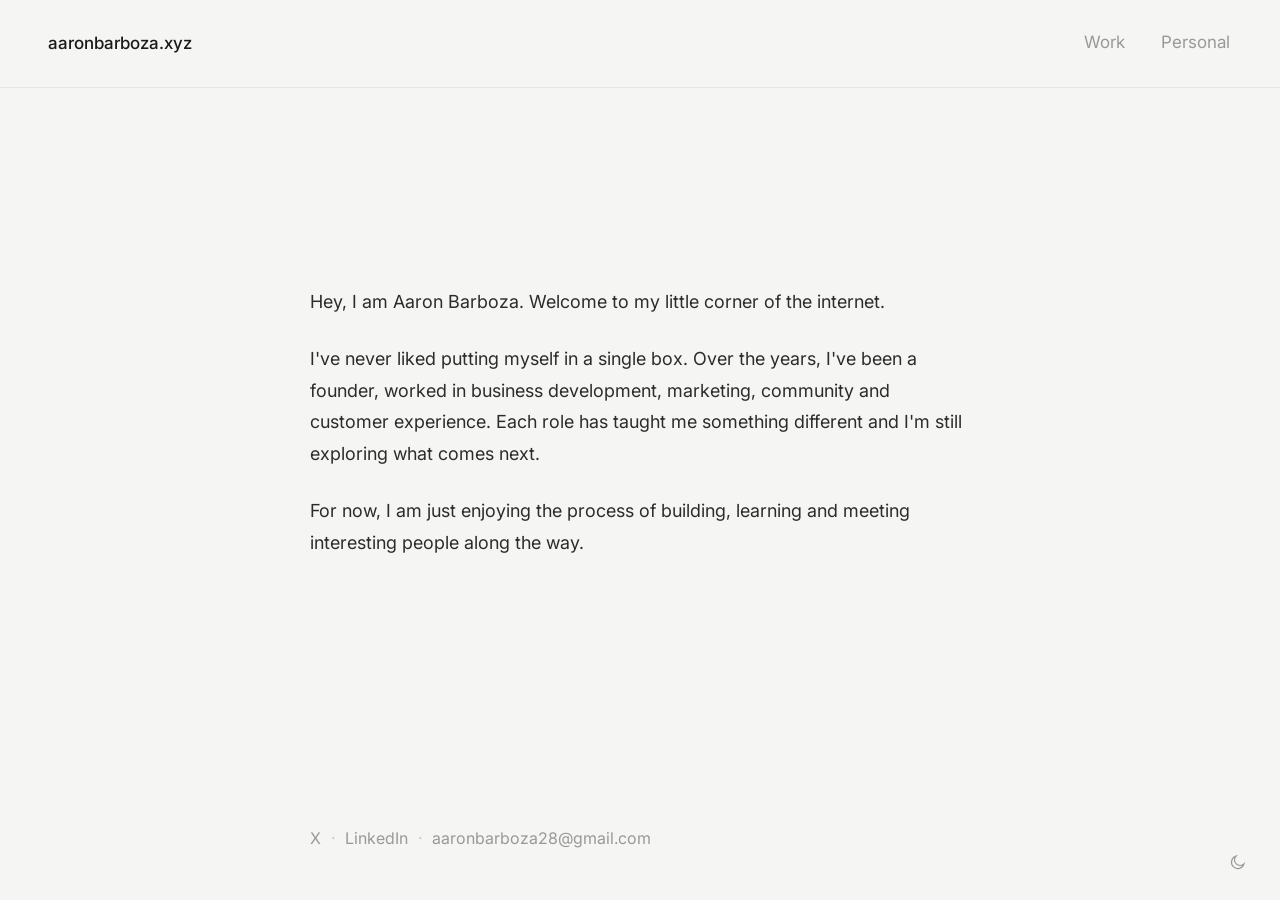
==== index.html @ 2509caca "Initial commit" ====
<!DOCTYPE html>
<html lang="en">
<head>
<meta charset="UTF-8">
<meta name="viewport" content="width=device-width, initial-scale=1.0, viewport-fit=cover">
<title>Aaron Barboza</title>
<link rel="preconnect" href="https://fonts.googleapis.com">
<link rel="preconnect" href="https://fonts.gstatic.com" crossorigin>
<link href="https://fonts.googleapis.com/css2?family=Inter:wght@300;400;500;600&display=swap" rel="stylesheet">
<link rel="stylesheet" href="style.css">
</head>
<body>
  <header>
    <a class="logo" href="index.html">aaronbarboza.xyz</a>
    <nav>
      <a href="work.html">Work</a>
      <a href="personal.html">Personal</a>
    </nav>
  </header>

  <main>
    <div class="content">
    <p>Hey, I am Aaron Barboza. Welcome to my little corner of the internet.</p>
    <p>I've never liked putting myself in a single box. Over the years, I've been a founder, worked in business development, marketing, community and customer experience. Each role has taught me something different and I'm still exploring what comes next.</p>
    <p>For now, I am just enjoying the process of building, learning and meeting interesting people along the way.</p>
    </div>
  </main>

  <footer>
    <div class="footer-inner">
      <ul class="socials">
      <li><a href="https://x.com/Aronbarboza1?s=20" target="_blank" rel="noopener">X</a></li>
      <li class="dot">&middot;</li>
      <li><a href="https://www.linkedin.com/in/aaron-barboza-121b321a7/" target="_blank" rel="noopener">LinkedIn</a></li>
      <li class="dot">&middot;</li>
      <li><a href="mailto:aaronbarboza28@gmail.com">aaronbarboza28@gmail.com</a></li>
    </ul>
    </div>
  </footer>

  <button class="theme-toggle" id="themeToggle" aria-label="Toggle light and dark mode">
    <svg id="iconSun" viewBox="0 0 24 24" style="display:none;">
      <circle cx="12" cy="12" r="4"></circle>
      <line x1="12" y1="2" x2="12" y2="4"></line>
      <line x1="12" y1="20" x2="12" y2="22"></line>
      <line x1="4.2" y1="4.2" x2="5.6" y2="5.6"></line>
      <line x1="18.4" y1="18.4" x2="19.8" y2="19.8"></line>
      <line x1="2" y1="12" x2="4" y2="12"></line>
      <line x1="20" y1="12" x2="22" y2="12"></line>
      <line x1="4.2" y1="19.8" x2="5.6" y2="18.4"></line>
      <line x1="18.4" y1="5.6" x2="19.8" y2="4.2"></line>
    </svg>
    <svg id="iconMoon" viewBox="0 0 24 24">
      <path d="M20 14.5A8.5 8.5 0 1 1 9.5 4a6.5 6.5 0 0 0 10.5 10.5z"></path>
    </svg>
  </button>

  <script src="script.js"></script>
</body>
</html>
---- style.css ----
:root{
  --bg: #F5F5F3;
  --text: #1A1A1A;
  --text-body: #2C2C2C;
  --text-muted: #999999;
  --border: #E8E6E1;
  --divider: #C8C5C0;
  --nav-bg: #F5F5F3;
  --link-underline: #C8C5C0;
  --transition: background-color .3s ease, color .3s ease, border-color .3s ease;
}

[data-theme="dark"]{
  --bg: #171717;
  --text: #F2F2F0;
  --text-body: #E4E4E2;
  --text-muted: #8a8a8a;
  --border: #2b2b2b;
  --divider: #3a3a3a;
  --nav-bg: #171717;
  --link-underline: #3a3a3a;
}

*, *::before, *::after{
  box-sizing: border-box;
  margin: 0;
  padding: 0;
}

html{ -webkit-text-size-adjust: 100%; -webkit-tap-highlight-color: transparent; }

body{
  background-color: var(--bg);
  color: var(--text-body);
  font-family: 'Inter', sans-serif;
  font-size: 18px;
  line-height: 1.75;
  min-height: 100vh;
  min-height: 100dvh;
  display: flex;
  flex-direction: column;
  transition: var(--transition);
}

a{ color: inherit; touch-action: manipulation; }

/* Header */
header{
  display: flex;
  justify-content: space-between;
  align-items: center;
  padding: 24px 48px;
  padding-top: max(24px, env(safe-area-inset-top));
  padding-left: max(48px, env(safe-area-inset-left));
  padding-right: max(48px, env(safe-area-inset-right));
  background-color: var(--nav-bg);
  border-bottom: 1px solid var(--border);
  transition: var(--transition);
}

.logo{
  font-size: 17px;
  font-weight: 500;
  text-decoration: none;
  color: var(--text);
}

nav{
  display: flex;
  gap: 32px;
}

nav a{
  font-size: 17px;
  font-weight: 400;
  text-decoration: none;
  color: var(--text-muted);
  border-bottom: 1px solid transparent;
  padding: 4px 2px;
  transition: var(--transition);
}

nav a:hover,
nav a[aria-current="page"]{
  color: var(--text);
  border-bottom-color: var(--link-underline);
}

/* Main */
main{
  flex: 1;
  display: flex;
  align-items: flex-start;
  justify-content: center;
  padding: 22vh 24px 0;
  padding-left: max(24px, env(safe-area-inset-left));
  padding-right: max(24px, env(safe-area-inset-right));
}

.content{
  width: 100%;
  max-width: 660px;
}

.content p{
  margin: 0 0 26px;
  color: var(--text-body);
}

.content p:last-child{
  margin-bottom: 0;
}

.placeholder{
  color: var(--text-muted);
  font-style: italic;
}

.eyebrow{
  font-size: 14px;
  text-transform: uppercase;
  letter-spacing: .08em;
  color: var(--text-muted);
  margin: 0 0 16px;
}

/* Footer */
footer{
  padding: 0 24px 48px;
  padding-left: max(24px, env(safe-area-inset-left));
  padding-right: max(24px, env(safe-area-inset-right));
  padding-bottom: max(48px, env(safe-area-inset-bottom));
  display: flex;
  justify-content: center;
}

.footer-inner{
  width: 100%;
  max-width: 660px;
}

.socials{
  display: flex;
  flex-wrap: wrap;
  gap: 10px;
  align-items: center;
  list-style: none;
  font-size: 16px;
  color: var(--text-muted);
}

.socials a{
  color: var(--text-muted);
  text-decoration: none;
  transition: var(--transition);
}

.socials a:hover{
  color: var(--text);
}

.socials .dot{
  color: var(--divider);
}

/* Theme toggle */
.theme-toggle{
  position: fixed;
  right: max(20px, env(safe-area-inset-right));
  bottom: max(16px, env(safe-area-inset-bottom));
  appearance: none;
  background: none;
  border: none;
  color: var(--text-muted);
  cursor: pointer;
  width: 44px;
  height: 44px;
  padding: 0;
  display: flex;
  align-items: center;
  justify-content: center;
  transition: var(--transition);
  touch-action: manipulation;
}

.theme-toggle:hover{
  color: var(--text);
}

.theme-toggle svg{
  width: 18px;
  height: 18px;
  stroke: currentColor;
  fill: none;
  stroke-width: 1.6;
}

/* Responsive */
@media (max-width: 600px){
  body{ font-size: 17px; }
  main{
    padding: 16vh 20px 60px;
    padding-left: max(20px, env(safe-area-inset-left));
    padding-right: max(20px, env(safe-area-inset-right));
  }
  header{
    padding: 18px 20px;
    padding-top: max(18px, env(safe-area-inset-top));
    padding-left: max(20px, env(safe-area-inset-left));
    padding-right: max(20px, env(safe-area-inset-right));
  }
  .logo{ font-size: 16px; }
  nav{ gap: 20px; }
  nav a{ font-size: 16px; }
}

@media (max-width: 360px){
  header{ padding: 16px; }
  nav{ gap: 14px; }
  .logo{ font-size: 15px; }
  nav a{ font-size: 15px; }
}
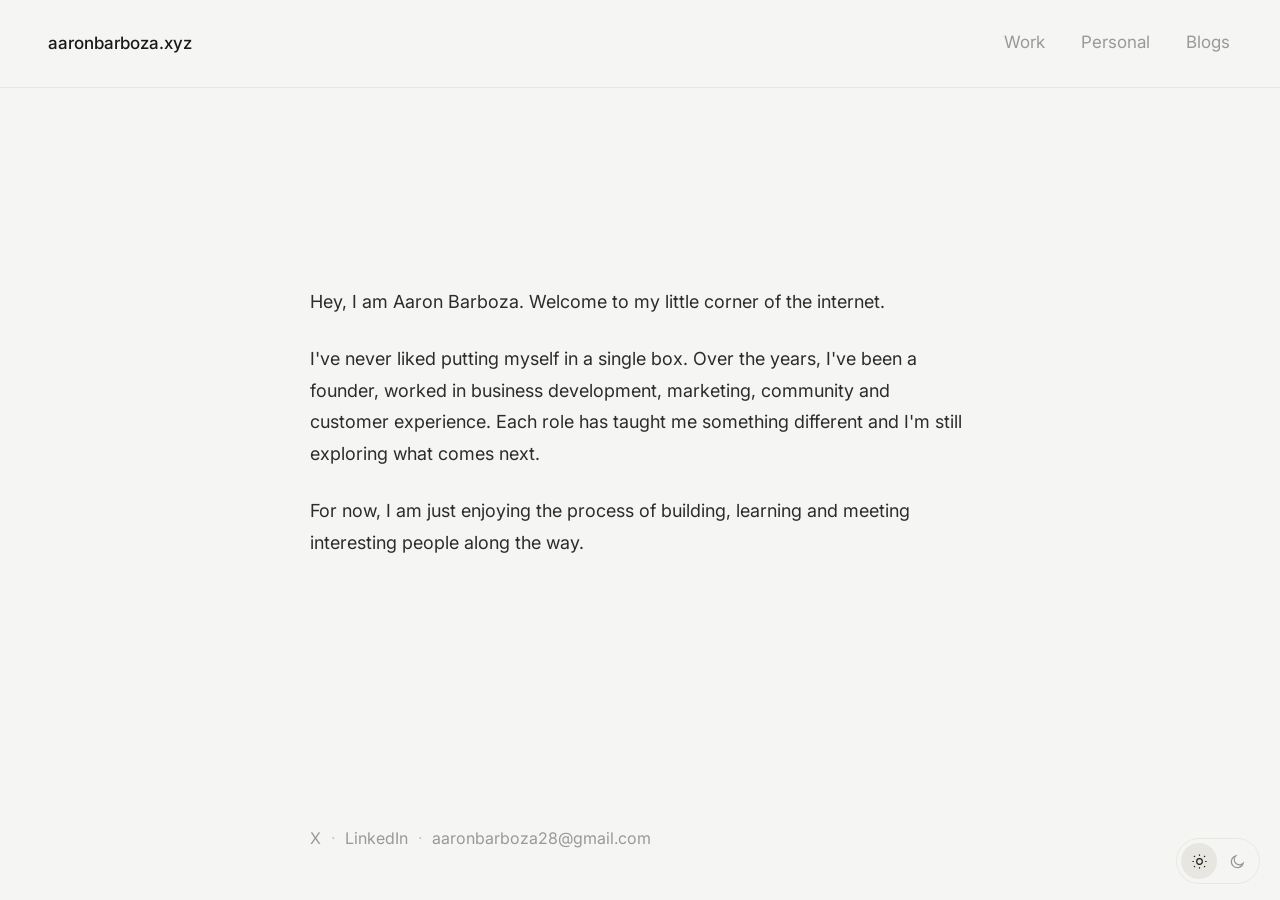
==== commit 13627b28: "Add blog link to navigation and improve theme toggle icons" ====
--- a/index.html
+++ b/index.html
@@ -15,6 +15,7 @@
     <nav>
       <a href="work.html">Work</a>
       <a href="personal.html">Personal</a>
+      <a href="https://barboza.substack.com/" target="_blank" rel="noopener">Blogs</a>
     </nav>
   </header>
 
@@ -39,20 +40,24 @@
   </footer>
 
   <button class="theme-toggle" id="themeToggle" aria-label="Toggle light and dark mode">
-    <svg id="iconSun" viewBox="0 0 24 24" style="display:none;">
-      <circle cx="12" cy="12" r="4"></circle>
-      <line x1="12" y1="2" x2="12" y2="4"></line>
-      <line x1="12" y1="20" x2="12" y2="22"></line>
-      <line x1="4.2" y1="4.2" x2="5.6" y2="5.6"></line>
-      <line x1="18.4" y1="18.4" x2="19.8" y2="19.8"></line>
-      <line x1="2" y1="12" x2="4" y2="12"></line>
-      <line x1="20" y1="12" x2="22" y2="12"></line>
-      <line x1="4.2" y1="19.8" x2="5.6" y2="18.4"></line>
-      <line x1="18.4" y1="5.6" x2="19.8" y2="4.2"></line>
-    </svg>
-    <svg id="iconMoon" viewBox="0 0 24 24">
-      <path d="M20 14.5A8.5 8.5 0 1 1 9.5 4a6.5 6.5 0 0 0 10.5 10.5z"></path>
-    </svg>
+    <span class="toggle-icon" id="iconSun" aria-hidden="true">
+      <svg viewBox="0 0 24 24">
+        <circle cx="12" cy="12" r="4"></circle>
+        <line x1="12" y1="2" x2="12" y2="4"></line>
+        <line x1="12" y1="20" x2="12" y2="22"></line>
+        <line x1="4.2" y1="4.2" x2="5.6" y2="5.6"></line>
+        <line x1="18.4" y1="18.4" x2="19.8" y2="19.8"></line>
+        <line x1="2" y1="12" x2="4" y2="12"></line>
+        <line x1="20" y1="12" x2="22" y2="12"></line>
+        <line x1="4.2" y1="19.8" x2="5.6" y2="18.4"></line>
+        <line x1="18.4" y1="5.6" x2="19.8" y2="4.2"></line>
+      </svg>
+    </span>
+    <span class="toggle-icon" id="iconMoon" aria-hidden="true">
+      <svg viewBox="0 0 24 24">
+        <path d="M20 14.5A8.5 8.5 0 1 1 9.5 4a6.5 6.5 0 0 0 10.5 10.5z"></path>
+      </svg>
+    </span>
   </button>
 
   <script src="script.js"></script>
--- a/style.css
+++ b/style.css
@@ -169,27 +169,37 @@
   right: max(20px, env(safe-area-inset-right));
   bottom: max(16px, env(safe-area-inset-bottom));
   appearance: none;
-  background: none;
-  border: none;
-  color: var(--text-muted);
+  display: flex;
+  align-items: center;
+  gap: 2px;
+  background-color: var(--nav-bg);
+  border: 1px solid var(--border);
+  border-radius: 999px;
   cursor: pointer;
-  width: 44px;
-  height: 44px;
-  padding: 0;
+  padding: 4px;
+  transition: var(--transition);
+  touch-action: manipulation;
+}
+
+.toggle-icon{
+  width: 36px;
+  height: 36px;
+  border-radius: 50%;
   display: flex;
   align-items: center;
   justify-content: center;
-  transition: var(--transition);
-  touch-action: manipulation;
-}
-
-.theme-toggle:hover{
-  color: var(--text);
-}
-
-.theme-toggle svg{
-  width: 18px;
-  height: 18px;
+  color: var(--text-muted);
+  transition: var(--transition);
+}
+
+.toggle-icon.active{
+  background-color: var(--border);
+  color: var(--text);
+}
+
+.toggle-icon svg{
+  width: 17px;
+  height: 17px;
   stroke: currentColor;
   fill: none;
   stroke-width: 1.6;
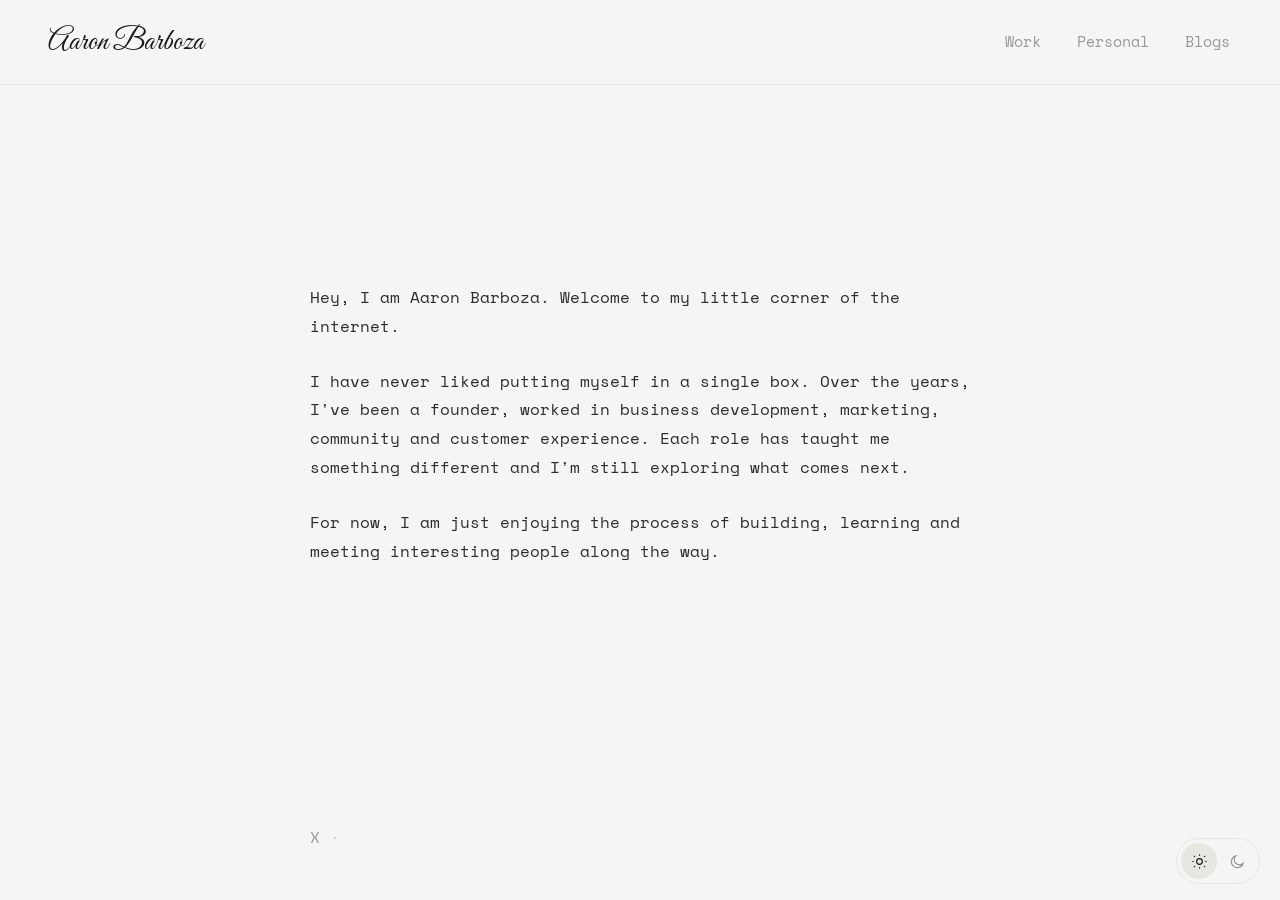
==== commit a6afc161: "Update font styles and improve header branding across multiple pages" ====
--- a/index.html
+++ b/index.html
@@ -6,12 +6,12 @@
 <title>Aaron Barboza</title>
 <link rel="preconnect" href="https://fonts.googleapis.com">
 <link rel="preconnect" href="https://fonts.gstatic.com" crossorigin>
-<link href="https://fonts.googleapis.com/css2?family=Inter:wght@300;400;500;600&display=swap" rel="stylesheet">
+<link href="https://fonts.googleapis.com/css2?family=Space+Mono:wght@400;700&family=Great+Vibes&display=swap" rel="stylesheet">
 <link rel="stylesheet" href="style.css">
 </head>
 <body>
   <header>
-    <a class="logo" href="index.html">aaronbarboza.xyz</a>
+    <a class="logo" href="index.html">Aaron Barboza</a>
     <nav>
       <a href="work.html">Work</a>
       <a href="personal.html">Personal</a>
@@ -22,7 +22,7 @@
   <main>
     <div class="content">
     <p>Hey, I am Aaron Barboza. Welcome to my little corner of the internet.</p>
-    <p>I've never liked putting myself in a single box. Over the years, I've been a founder, worked in business development, marketing, community and customer experience. Each role has taught me something different and I'm still exploring what comes next.</p>
+    <p>I have never liked putting myself in a single box. Over the years, I've been a founder, worked in business development, marketing, community and customer experience. Each role has taught me something different and I'm still exploring what comes next.</p>
     <p>For now, I am just enjoying the process of building, learning and meeting interesting people along the way.</p>
     </div>
   </main>
@@ -32,9 +32,6 @@
       <ul class="socials">
       <li><a href="https://x.com/Aronbarboza1?s=20" target="_blank" rel="noopener">X</a></li>
       <li class="dot">&middot;</li>
-      <li><a href="https://www.linkedin.com/in/aaron-barboza-121b321a7/" target="_blank" rel="noopener">LinkedIn</a></li>
-      <li class="dot">&middot;</li>
-      <li><a href="mailto:aaronbarboza28@gmail.com">aaronbarboza28@gmail.com</a></li>
     </ul>
     </div>
   </footer>
--- a/style.css
+++ b/style.css
@@ -32,9 +32,9 @@
 body{
   background-color: var(--bg);
   color: var(--text-body);
-  font-family: 'Inter', sans-serif;
-  font-size: 18px;
-  line-height: 1.75;
+  font-family: 'Space Mono', 'Courier New', monospace;
+  font-size: 16px;
+  line-height: 1.8;
   min-height: 100vh;
   min-height: 100dvh;
   display: flex;
@@ -59,10 +59,12 @@
 }
 
 .logo{
-  font-size: 17px;
-  font-weight: 500;
+  font-family: 'Great Vibes', cursive;
+  font-size: 30px;
+  font-weight: 400;
   text-decoration: none;
   color: var(--text);
+  line-height: 1;
 }
 
 nav{
@@ -71,7 +73,7 @@
 }
 
 nav a{
-  font-size: 17px;
+  font-size: 15px;
   font-weight: 400;
   text-decoration: none;
   color: var(--text-muted);
@@ -207,7 +209,7 @@
 
 /* Responsive */
 @media (max-width: 600px){
-  body{ font-size: 17px; }
+  body{ font-size: 15px; }
   main{
     padding: 16vh 20px 60px;
     padding-left: max(20px, env(safe-area-inset-left));
@@ -219,14 +221,14 @@
     padding-left: max(20px, env(safe-area-inset-left));
     padding-right: max(20px, env(safe-area-inset-right));
   }
-  .logo{ font-size: 16px; }
+  .logo{ font-size: 26px; }
   nav{ gap: 20px; }
-  nav a{ font-size: 16px; }
+  nav a{ font-size: 14px; }
 }
 
 @media (max-width: 360px){
   header{ padding: 16px; }
   nav{ gap: 14px; }
-  .logo{ font-size: 15px; }
-  nav a{ font-size: 15px; }
-}
+  .logo{ font-size: 22px; }
+  nav a{ font-size: 13px; }
+}
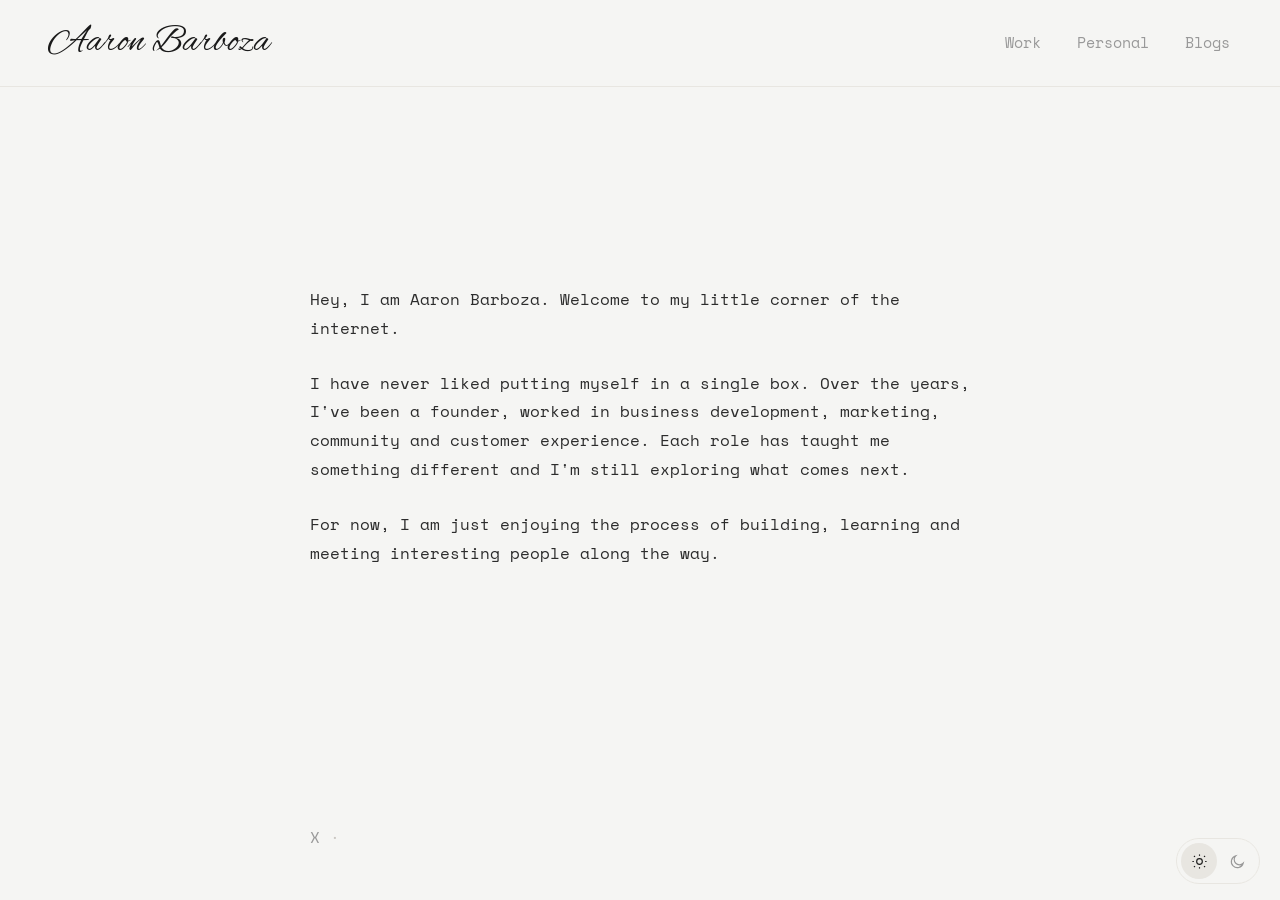
==== commit e5affccd: "Update font family to 'Alex Brush' and adjust logo sizes across multiple pages" ====
--- a/index.html
+++ b/index.html
@@ -6,7 +6,7 @@
 <title>Aaron Barboza</title>
 <link rel="preconnect" href="https://fonts.googleapis.com">
 <link rel="preconnect" href="https://fonts.gstatic.com" crossorigin>
-<link href="https://fonts.googleapis.com/css2?family=Space+Mono:wght@400;700&family=Great+Vibes&display=swap" rel="stylesheet">
+<link href="https://fonts.googleapis.com/css2?family=Space+Mono:wght@400;700&family=Alex+Brush&display=swap" rel="stylesheet">
 <link rel="stylesheet" href="style.css">
 </head>
 <body>
--- a/style.css
+++ b/style.css
@@ -59,8 +59,8 @@
 }
 
 .logo{
-  font-family: 'Great Vibes', cursive;
-  font-size: 30px;
+  font-family: 'Alex Brush', cursive;
+  font-size: 38px;
   font-weight: 400;
   text-decoration: none;
   color: var(--text);
@@ -221,7 +221,7 @@
     padding-left: max(20px, env(safe-area-inset-left));
     padding-right: max(20px, env(safe-area-inset-right));
   }
-  .logo{ font-size: 26px; }
+  .logo{ font-size: 32px; }
   nav{ gap: 20px; }
   nav a{ font-size: 14px; }
 }
@@ -229,6 +229,6 @@
 @media (max-width: 360px){
   header{ padding: 16px; }
   nav{ gap: 14px; }
-  .logo{ font-size: 22px; }
+  .logo{ font-size: 28px; }
   nav a{ font-size: 13px; }
 }
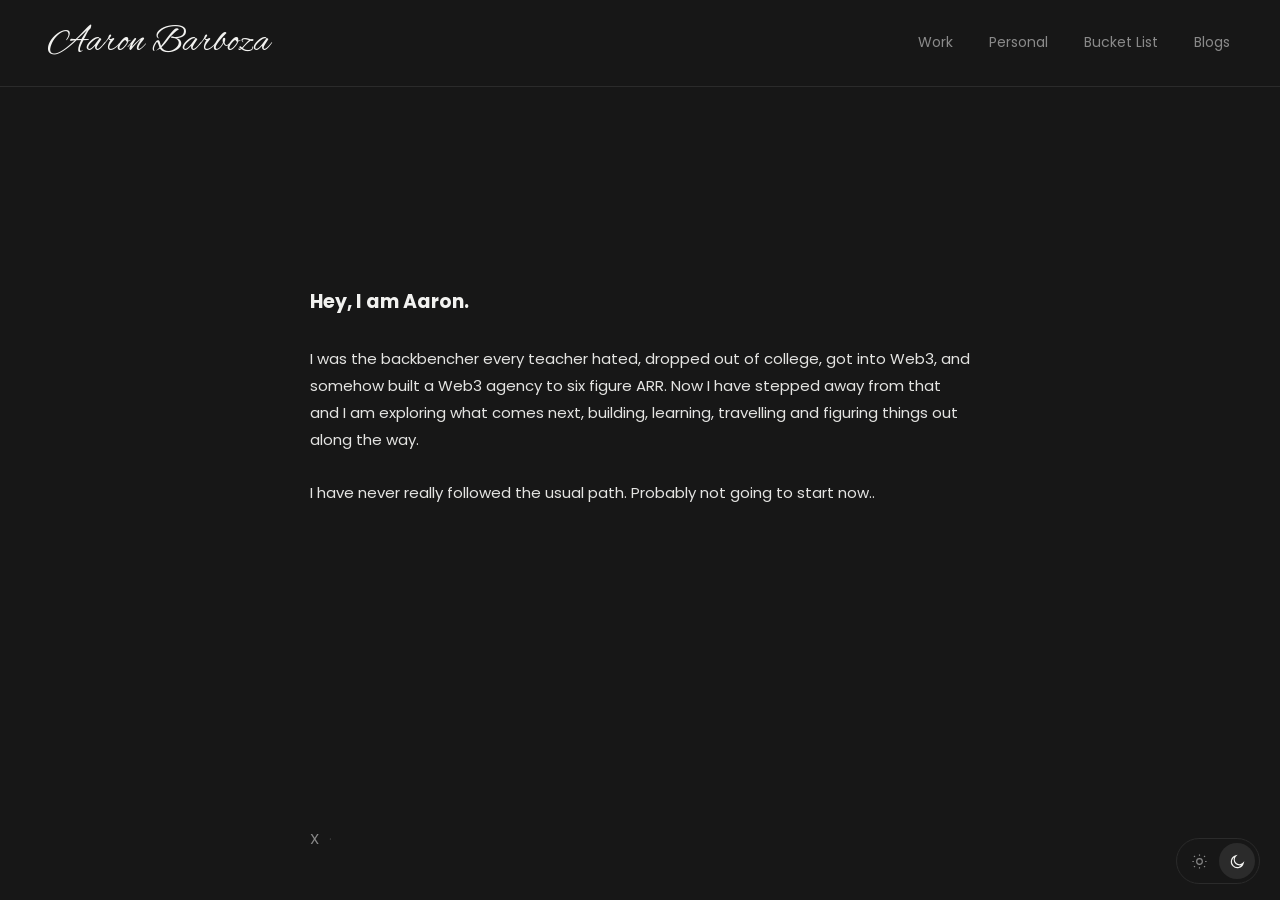
==== commit 32ad9b6e: "Refactor code structure for improved work details" ====
--- a/index.html
+++ b/index.html
@@ -6,7 +6,7 @@
 <title>Aaron Barboza</title>
 <link rel="preconnect" href="https://fonts.googleapis.com">
 <link rel="preconnect" href="https://fonts.gstatic.com" crossorigin>
-<link href="https://fonts.googleapis.com/css2?family=Space+Mono:wght@400;700&family=Alex+Brush&display=swap" rel="stylesheet">
+<link href="https://fonts.googleapis.com/css2?family=Space+Mono:wght@400;700&family=Alex+Brush&family=Poppins:wght@500;600&display=swap" rel="stylesheet">
 <link rel="stylesheet" href="style.css">
 </head>
 <body>
@@ -15,16 +15,19 @@
     <nav>
       <a href="work.html">Work</a>
       <a href="personal.html">Personal</a>
+      <a href="bucket-list.html">Bucket List</a>
       <a href="https://barboza.substack.com/" target="_blank" rel="noopener">Blogs</a>
     </nav>
   </header>
 
   <main>
     <div class="content">
-    <p>Hey, I am Aaron Barboza. Welcome to my little corner of the internet.</p>
-    <p>I have never liked putting myself in a single box. Over the years, I've been a founder, worked in business development, marketing, community and customer experience. Each role has taught me something different and I'm still exploring what comes next.</p>
-    <p>For now, I am just enjoying the process of building, learning and meeting interesting people along the way.</p>
-    </div>
+    <p class="lead">Hey, I am Aaron. 
+    <p>I was the backbencher every teacher hated, dropped out of college, got into Web3, and somehow built a Web3 agency to six figure ARR.
+      Now I have stepped away from that and I am exploring what comes next, building, learning, travelling and figuring things out along the way.</p>
+    <p>
+      I have never really followed the usual path. Probably not going to start now..</p>
+    </p></div>
   </main>
 
   <footer>
--- a/style.css
+++ b/style.css
@@ -8,6 +8,13 @@
   --nav-bg: #F5F5F3;
   --link-underline: #C8C5C0;
   --transition: background-color .3s ease, color .3s ease, border-color .3s ease;
+
+  /* Theme-aware SVG/logo colors: neutral ink for monochrome marks,
+     lightened brand hues for the colored marks so they stay recognizable
+     while guaranteeing contrast against the page background. */
+  --svg-color: #111111;
+  --logo-eigencloud: #1A0C6D;
+  --logo-kgen: #1F3338;
 }
 
 [data-theme="dark"]{
@@ -19,6 +26,10 @@
   --divider: #3a3a3a;
   --nav-bg: #171717;
   --link-underline: #3a3a3a;
+
+  --svg-color: #F5F5F3;
+  --logo-eigencloud: #C4B8FF;
+  --logo-kgen: #8FE0D3;
 }
 
 *, *::before, *::after{
@@ -32,8 +43,8 @@
 body{
   background-color: var(--bg);
   color: var(--text-body);
-  font-family: 'Space Mono', 'Courier New', monospace;
-  font-size: 16px;
+  font-family: 'Poppins', 'Space Mono', 'Courier New', sans-serif;
+  font-size: 15px;
   line-height: 1.8;
   min-height: 100vh;
   min-height: 100dvh;
@@ -46,6 +57,9 @@
 
 /* Header */
 header{
+  position: sticky;
+  top: 0;
+  z-index: 100;
   display: flex;
   justify-content: space-between;
   align-items: center;
@@ -73,7 +87,7 @@
 }
 
 nav a{
-  font-size: 15px;
+  font-size: 14px;
   font-weight: 400;
   text-decoration: none;
   color: var(--text-muted);
@@ -113,17 +127,134 @@
   margin-bottom: 0;
 }
 
+.content p.lead{
+  font-size: 19px;
+  font-weight: 700;
+  color: var(--text);
+}
+
+.logo-row{
+  list-style: none;
+  display: flex;
+  flex-wrap: wrap;
+  align-items: center;
+  gap: 22px 32px;
+  margin: 20px 0 26px;
+}
+
+.logo-row li{
+  display: flex;
+  align-items: center;
+}
+
+.logo-row img,
+.logo-row svg{
+  height: 24px;
+  width: auto;
+  max-width: 120px;
+  object-fit: contain;
+  display: block;
+}
+
+/* Theme-aware logo colors. Monochrome marks use the shared ink color
+   (matches body text contrast); colored marks keep their brand hue in
+   Light Mode and switch to a lighter tint of that hue in Dark Mode. */
+.logo-row svg{
+  color: var(--svg-color);
+  transition: var(--transition);
+}
+
+.logo-row .logo-eigencloud{ color: var(--logo-eigencloud); }
+.logo-row .logo-kgen{ color: var(--logo-kgen); }
+
+/* Ethena's mark is a self-contained circular badge with its own dark
+   gradient fill. In Dark Mode that dark fill sits close in luminance to
+   the page background, so add a faint ring to keep its edge readable
+   without altering the artwork itself. */
+[data-theme="dark"] .logo-row .logo-ethena{
+  outline: 1px solid rgba(245, 245, 243, .4);
+  outline-offset: 1px;
+  border-radius: 50%;
+}
+
 .placeholder{
   color: var(--text-muted);
   font-style: italic;
 }
 
 .eyebrow{
-  font-size: 14px;
+  font-size: 13px;
   text-transform: uppercase;
   letter-spacing: .08em;
   color: var(--text-muted);
   margin: 0 0 16px;
+}
+
+/* Company row */
+.company-row{
+  list-style: none;
+  display: flex;
+  flex-wrap: wrap;
+  align-items: center;
+  gap: 20px;
+  margin: -4px 0 0;
+}
+
+.company-row li{
+  display: flex;
+  align-items: center;
+  gap: 20px;
+  font-family: 'Space Mono', 'Courier New', monospace;
+  font-size: 13px;
+  font-weight: 700;
+  text-transform: uppercase;
+  letter-spacing: .08em;
+  color: var(--text-muted);
+  transition: var(--transition);
+}
+
+.company-row li:not(:last-child)::after{
+  content: "";
+  width: 1px;
+  height: 12px;
+  background-color: var(--divider);
+}
+
+/* Bucket list */
+.bucket-list{
+  list-style: none;
+  margin: 4px 0 30px;
+  display: flex;
+  flex-direction: column;
+  gap: 14px;
+}
+
+.bucket-list li{
+  position: relative;
+  padding-left: 32px;
+  color: var(--text-body);
+}
+
+.bucket-list li::before{
+  content: "☐";
+  position: absolute;
+  left: 0;
+  top: 0;
+  color: var(--text-muted);
+  font-size: 16px;
+  line-height: 1.6;
+}
+
+.bucket-list li.done{
+  color: var(--text-muted);
+  text-decoration: line-through;
+  text-decoration-color: var(--divider);
+}
+
+.bucket-list li.done::before{
+  content: "☑";
+  color: var(--text);
+  text-decoration: none;
 }
 
 /* Footer */
@@ -147,7 +278,7 @@
   gap: 10px;
   align-items: center;
   list-style: none;
-  font-size: 16px;
+  font-size: 15px;
   color: var(--text-muted);
 }
 
@@ -209,7 +340,7 @@
 
 /* Responsive */
 @media (max-width: 600px){
-  body{ font-size: 15px; }
+  body{ font-size: 14px; }
   main{
     padding: 16vh 20px 60px;
     padding-left: max(20px, env(safe-area-inset-left));
@@ -223,12 +354,27 @@
   }
   .logo{ font-size: 32px; }
   nav{ gap: 20px; }
-  nav a{ font-size: 14px; }
+  nav a{ font-size: 13px; }
+  .logo-row{
+    gap: 16px 22px;
+    margin: 16px 0 22px;
+  }
+  .logo-row img{
+    height: 20px;
+    max-width: 96px;
+  }
 }
 
 @media (max-width: 360px){
   header{ padding: 16px; }
   nav{ gap: 14px; }
   .logo{ font-size: 28px; }
-  nav a{ font-size: 13px; }
-}
+  nav a{ font-size: 12px; }
+  .logo-row{
+    gap: 14px 18px;
+  }
+  .logo-row img{
+    height: 18px;
+    max-width: 84px;
+  }
+}
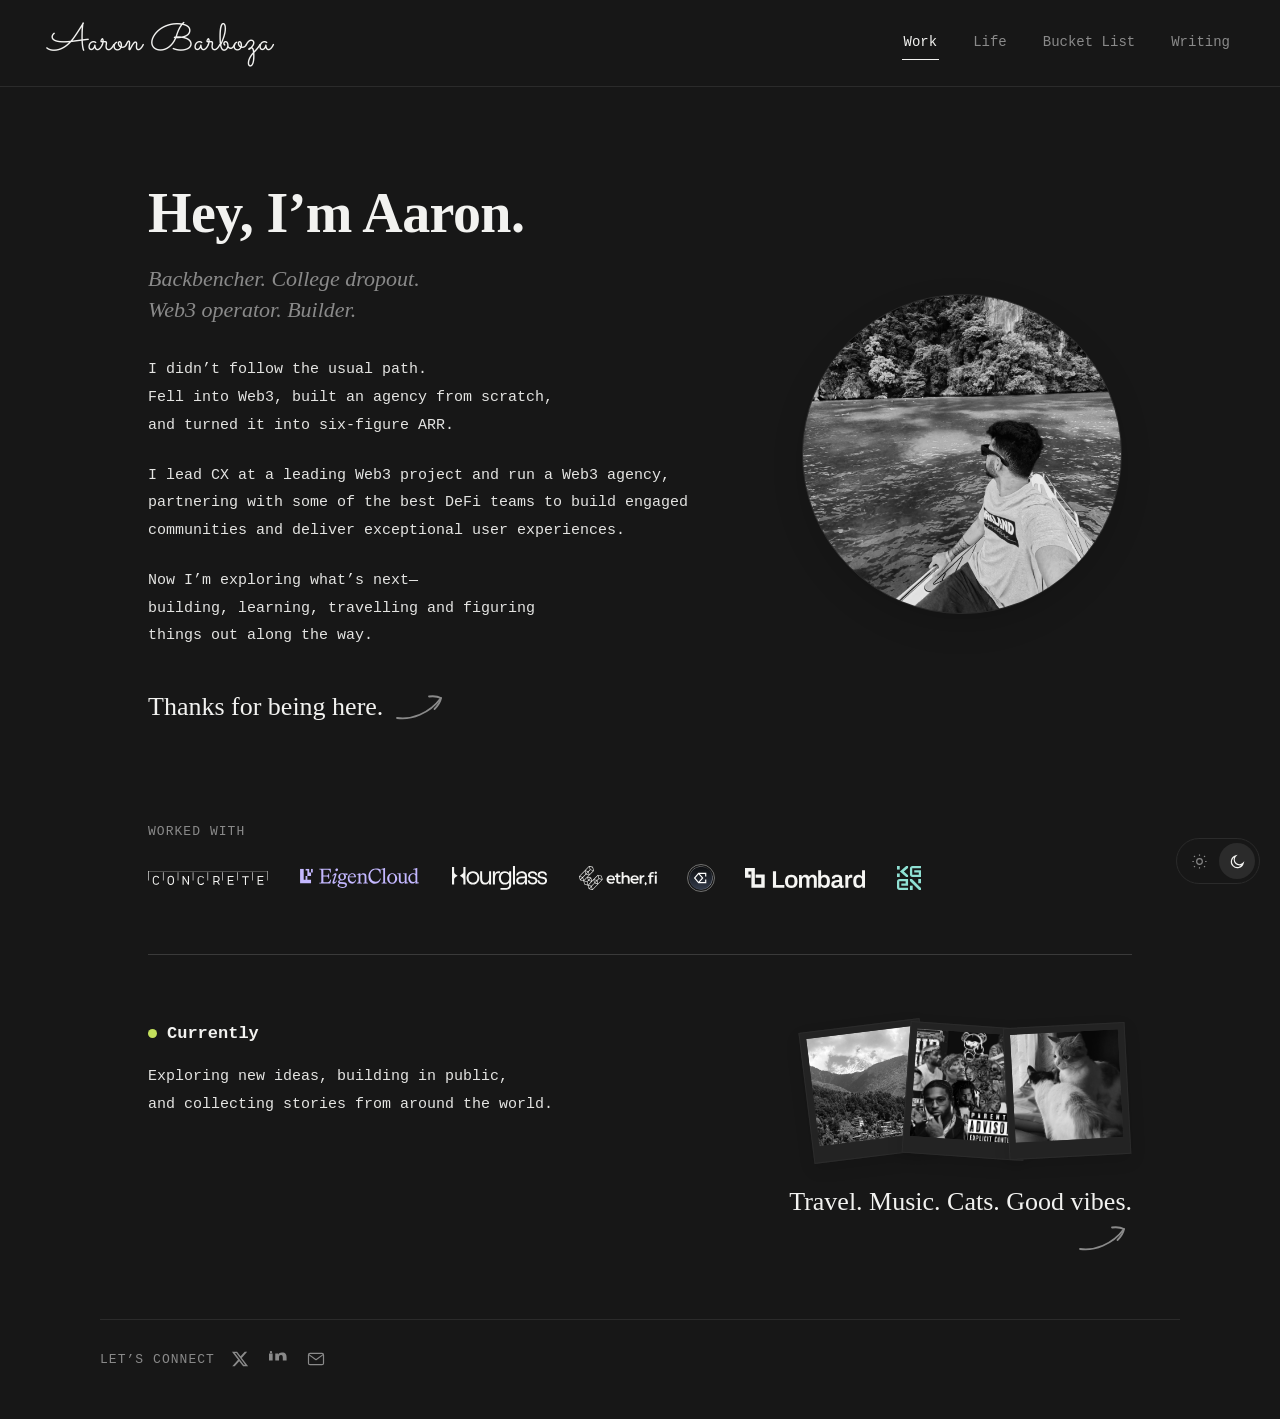
==== commit 4d225efd: "Add writing section and remove CSS file" ====
--- a/index.html
+++ b/index.html
@@ -4,42 +4,61 @@
 <meta charset="UTF-8">
 <meta name="viewport" content="width=device-width, initial-scale=1.0, viewport-fit=cover">
 <title>Aaron Barboza</title>
+<meta name="description" content="Backbencher. College dropout. Web3 operator. Builder.">
 <link rel="preconnect" href="https://fonts.googleapis.com">
 <link rel="preconnect" href="https://fonts.gstatic.com" crossorigin>
-<link href="https://fonts.googleapis.com/css2?family=Space+Mono:wght@400;700&family=Alex+Brush&family=Poppins:wght@500;600&display=swap" rel="stylesheet">
-<link rel="stylesheet" href="style.css">
+<link href="https://fonts.googleapis.com/css2?family=Sacramento&display=swap" rel="stylesheet">
+<link rel="stylesheet" href="css/style.css">
 </head>
 <body>
   <header>
-    <a class="logo" href="index.html">Aaron Barboza</a>
-    <nav>
-      <a href="work.html">Work</a>
-      <a href="personal.html">Personal</a>
-      <a href="bucket-list.html">Bucket List</a>
-      <a href="https://barboza.substack.com/" target="_blank" rel="noopener">Blogs</a>
+    <button class="logo" id="logoHome" type="button">Aaron Barboza</button>
+    <nav role="tablist" aria-label="Primary">
+      <button class="nav-tab" role="tab" data-tab="work" aria-selected="true" aria-controls="panel-work" id="tab-work">Work</button>
+      <button class="nav-tab" role="tab" data-tab="life" aria-selected="false" aria-controls="panel-life" id="tab-life">Life</button>
+      <button class="nav-tab" role="tab" data-tab="bucket" aria-selected="false" aria-controls="panel-bucket" id="tab-bucket">Bucket List</button>
+      <button class="nav-tab" role="tab" data-tab="writing" aria-selected="false" aria-controls="panel-writing" id="tab-writing">Writing</button>
     </nav>
   </header>
 
   <main>
-    <div class="content">
-    <p class="lead">Hey, I am Aaron. 
-    <p>I was the backbencher every teacher hated, dropped out of college, got into Web3, and somehow built a Web3 agency to six figure ARR.
-      Now I have stepped away from that and I am exploring what comes next, building, learning, travelling and figuring things out along the way.</p>
-    <p>
-      I have never really followed the usual path. Probably not going to start now..</p>
-    </p></div>
+
+    <!-- WORK (markup injected by sections/work.js) -->
+    <section class="tab-panel is-active" id="panel-work" role="tabpanel" aria-labelledby="tab-work"></section>
+    <script src="sections/work.js"></script>
+
+    <!-- LIFE (markup injected by sections/life.js) -->
+    <section class="tab-panel" id="panel-life" role="tabpanel" aria-labelledby="tab-life"></section>
+    <script src="sections/life.js"></script>
+
+    <!-- BUCKET LIST (markup injected by sections/bucket.js) -->
+    <section class="tab-panel" id="panel-bucket" role="tabpanel" aria-labelledby="tab-bucket"></section>
+    <script src="sections/bucket.js"></script>
+
+    <!-- WRITING (markup injected by sections/writing.js) -->
+    <section class="tab-panel" id="panel-writing" role="tabpanel" aria-labelledby="tab-writing"></section>
+    <script src="sections/writing.js"></script>
+
   </main>
 
   <footer>
     <div class="footer-inner">
-      <ul class="socials">
-      <li><a href="https://x.com/Aronbarboza1?s=20" target="_blank" rel="noopener">X</a></li>
-      <li class="dot">&middot;</li>
-    </ul>
+      <p class="connect-label">Let&rsquo;s connect</p>
+      <ul class="socials icon-socials">
+        <li><a href="https://x.com/Aronbarboza1?s=20" target="_blank" rel="noopener" aria-label="X (Twitter)">
+          <svg viewBox="0 0 24 24" width="18" height="18" fill="currentColor" aria-hidden="true"><path d="M18.244 2.25h3.308l-7.227 8.26 8.502 11.24H16.17l-5.214-6.817L4.99 21.75H1.68l7.73-8.835L1.254 2.25H8.08l4.713 6.231zm-1.161 17.52h1.833L7.084 4.126H5.117z"/></svg>
+        </a></li>
+        <li><a href="#" target="_blank" rel="noopener" aria-label="LinkedIn — add your profile URL">
+          <svg viewBox="0 0 24 24" width="18" height="18" fill="currentColor" aria-hidden="true"><path d="M4.983 3.5a2.5 2.5 0 1 1 0 5 2.5 2.5 0 0 1 0-5zM.5 8.98h8v14.52h-8zM12.5 8.98h7.66v1.98h.11c1.07-1.95 3.68-4 7.58-4C36.5 6.96 38 11.34 38 17.5v6h-8v-5.3c0-2.65-.05-6.05-3.7-6.05-3.7 0-4.27 2.89-4.27 5.87v5.48h-8V8.98z" transform="translate(-.5 -.96) scale(.63)"/></svg>
+        </a></li>
+        <li><a href="mailto:hello@aronbarboza.in" aria-label="Email — update with your address">
+          <svg viewBox="0 0 24 24" width="18" height="18" fill="none" stroke="currentColor" stroke-width="1.6" aria-hidden="true"><rect x="2" y="4.5" width="20" height="15" rx="2"/><path d="M3 6.5l9 6.5 9-6.5" stroke-linecap="round" stroke-linejoin="round"/></svg>
+        </a></li>
+      </ul>
     </div>
   </footer>
 
-  <button class="theme-toggle" id="themeToggle" aria-label="Toggle light and dark mode">
+  <button class="theme-toggle" id="themeToggle" type="button" aria-label="Toggle light and dark mode">
     <span class="toggle-icon" id="iconSun" aria-hidden="true">
       <svg viewBox="0 0 24 24">
         <circle cx="12" cy="12" r="4"></circle>
@@ -60,6 +79,6 @@
     </span>
   </button>
 
-  <script src="script.js"></script>
+  <script src="js/script.js"></script>
 </body>
 </html>
--- a/css/style.css
+++ b/css/style.css
@@ -0,0 +1,592 @@
+:root{
+  --bg: #F5F5F3;
+  --text: #1A1A1A;
+  --text-body: #2C2C2C;
+  --text-muted: #999999;
+  --border: #E8E6E1;
+  --divider: #C8C5C0;
+  --nav-bg: #F5F5F3;
+  --link-underline: #1A1A1A;
+  --transition: background-color .3s ease, color .3s ease, border-color .3s ease;
+
+  --svg-color: #111111;
+  --logo-eigencloud: #1A0C6D;
+  --logo-kgen: #1F3338;
+
+  --accent-status: #A9C639;
+  --photo-frame: #FFFFFF;
+  --photo-fill: #EAE8E3;
+}
+
+html[data-theme="dark"]{
+  --bg: #171717;
+  --text: #F2F2F0;
+  --text-body: #E4E4E2;
+  --text-muted: #8a8a8a;
+  --border: #2b2b2b;
+  --divider: #3a3a3a;
+  --nav-bg: #171717;
+  --link-underline: #F2F2F0;
+
+  --svg-color: #F5F5F3;
+  --logo-eigencloud: #C4B8FF;
+  --logo-kgen: #8FE0D3;
+
+  --accent-status: #C3E05C;
+  --photo-frame: #232323;
+  --photo-fill: #2a2a2a;
+}
+
+*, *::before, *::after{ box-sizing: border-box; margin: 0; padding: 0; }
+html{ -webkit-text-size-adjust: 100%; -webkit-tap-highlight-color: transparent; scroll-behavior: smooth; }
+
+body{
+  background-color: var(--bg);
+  color: var(--text-body);
+  font-family: 'Poppins', 'Space Mono', 'Courier New', sans-serif;
+  font-size: 15px;
+  line-height: 1.8;
+  min-height: 100vh;
+  min-height: 100dvh;
+  display: flex;
+  flex-direction: column;
+  transition: var(--transition);
+}
+
+a{ color: inherit; touch-action: manipulation; }
+button{ font: inherit; }
+
+/* Header */
+header{
+  position: sticky;
+  top: 0;
+  z-index: 100;
+  display: flex;
+  justify-content: space-between;
+  align-items: center;
+  padding: 24px 48px;
+  padding-top: max(24px, env(safe-area-inset-top));
+  padding-left: max(48px, env(safe-area-inset-left));
+  padding-right: max(48px, env(safe-area-inset-right));
+  background-color: var(--nav-bg);
+  border-bottom: 1px solid var(--border);
+  transition: var(--transition);
+}
+
+.logo{
+  font-family: 'Sacramento', cursive;
+  font-size: 38px;
+  font-weight: 400;
+  text-decoration: none;
+  color: var(--text);
+  line-height: 1;
+  background: none;
+  border: none;
+  cursor: pointer;
+  padding: 0;
+}
+
+nav{ display: flex; gap: 32px; }
+
+.nav-tab{
+  font-family: inherit;
+  font-size: 14px;
+  font-weight: 400;
+  text-decoration: none;
+  color: var(--text-muted);
+  background: none;
+  border: none;
+  border-bottom: 1px solid transparent;
+  padding: 4px 2px;
+  cursor: pointer;
+  transition: var(--transition);
+}
+
+.nav-tab:hover{ color: var(--text); }
+
+.nav-tab[aria-selected="true"]{
+  color: var(--text);
+  border-bottom-color: var(--link-underline);
+}
+
+/* Main */
+main{ flex: 1; }
+
+.tab-panel{ display: none; }
+.tab-panel.is-active{ display: block; animation: panelIn .45s ease both; }
+
+@keyframes panelIn{
+  from{ opacity: 0; transform: translateY(10px); }
+  to{ opacity: 1; transform: translateY(0); }
+}
+
+@media (prefers-reduced-motion: reduce){
+  html{ scroll-behavior: auto; }
+  .tab-panel.is-active{ animation: none; }
+}
+
+.page-wrap{
+  width: 100%;
+  max-width: 1080px;
+  margin: 0 auto;
+  padding: 96px 48px 0;
+  padding-left: max(48px, env(safe-area-inset-left));
+  padding-right: max(48px, env(safe-area-inset-right));
+}
+
+.page-wrap.narrow{ max-width: 660px; }
+
+.eyebrow{
+  font-size: 13px;
+  text-transform: uppercase;
+  letter-spacing: .08em;
+  color: var(--text-muted);
+  margin: 0 0 16px;
+}
+
+.lead{ font-size: 19px; font-weight: 700; color: var(--text); margin: 0 0 26px; }
+.body-copy p{ margin: 0 0 22px; color: var(--text-body); }
+.body-copy p:last-child{ margin-bottom: 0; }
+
+/* Hero (Work tab) */
+.hero{
+  display: grid;
+  grid-template-columns: 1fr 340px;
+  gap: 64px;
+  align-items: center;
+}
+
+.hero-title{
+  font-family: 'Playfair Display', 'Poppins', serif;
+  font-weight: 600;
+  font-size: 56px;
+  line-height: 1.1;
+  color: var(--text);
+  margin: 0 0 18px;
+  letter-spacing: -.01em;
+}
+
+.hero-tagline{
+  font-family: 'Playfair Display', 'Poppins', serif;
+  font-style: italic;
+  font-weight: 500;
+  font-size: 22px;
+  line-height: 1.45;
+  color: var(--text-muted);
+  margin: 0 0 30px;
+}
+
+.hero-body p{ font-size: 15px; line-height: 1.85; color: var(--text-body); margin: 0 0 22px; }
+.hero-body p:last-child{ margin-bottom: 0; }
+
+.handwritten-note{
+  display: flex;
+  align-items: center;
+  flex-wrap: wrap;
+  gap: 6px 12px;
+  margin: 40px 0 0;
+  font-family: 'Alex Brush', cursive;
+  font-size: 26px;
+  color: var(--text);
+  line-height: 1;
+}
+
+.note-arrow{ color: var(--text-muted); flex-shrink: 0; }
+
+/* Circular hero photo — cropped from a 4:5 source into a perfect circle.
+   The wrapper is forced to a 1:1 aspect box and clipped with border-radius:50%,
+   so any 4:5 portrait dropped in as pictures/hero.jpg will always render as a circle. */
+.hero-photo-wrap{ display: flex; justify-content: center; }
+
+.hero-photo{
+  position: relative;
+  width: 100%;
+  max-width: 320px;
+  aspect-ratio: 1 / 1;
+  border-radius: 50%;
+  overflow: hidden;
+  background-color: var(--photo-fill);
+  border: 1px solid var(--border);
+  box-shadow: 0 12px 32px rgba(0,0,0,.14);
+  transition: var(--transition);
+}
+
+/* Each theme gets its own photo layer, stacked and crossfaded by opacity.
+   Drop a 4:5 (or similar) portrait into pictures/hero-light.jpg and
+   pictures/hero-dark.jpg — both are auto-cropped into this same circle. */
+.hero-photo-frame{
+  position: absolute;
+  inset: 0;
+  opacity: 0;
+  transition: opacity .45s ease;
+  pointer-events: none;
+}
+
+.hero-photo-frame.is-active{ opacity: 1; pointer-events: auto; }
+
+.hero-photo-frame img{
+  width: 100%;
+  height: 100%;
+  object-fit: cover;
+  object-position: center 20%;
+  display: block;
+  visibility: hidden; /* revealed by JS once the image actually loads, so a missing file never flashes a broken-image icon */
+}
+
+.hero-photo-frame img.is-loaded{ visibility: visible; }
+
+.hero-photo-frame .img-fallback{
+  position: absolute;
+  inset: 0;
+  display: none;
+  align-items: center;
+  justify-content: center;
+  text-align: center;
+  padding: 20%;
+  color: var(--text-muted);
+  font-family: 'Space Mono', 'Courier New', monospace;
+  font-size: 10px;
+  text-transform: uppercase;
+  letter-spacing: .06em;
+  line-height: 1.6;
+  background-color: var(--photo-fill);
+}
+
+.hero-photo-frame.img-missing .img-fallback{ display: flex; }
+.hero-photo-frame.img-missing img{ display: none; }
+
+/* Worked with */
+.worked-with{ margin-top: 96px; }
+
+.logo-row{
+  list-style: none;
+  display: flex;
+  flex-wrap: wrap;
+  align-items: center;
+  gap: 22px 32px;
+  margin: 22px 0 0;
+}
+
+.logo-row li{ display: flex; align-items: center; }
+
+.logo-row svg{
+  height: 24px;
+  width: auto;
+  max-width: 120px;
+  color: var(--svg-color);
+  transition: var(--transition);
+}
+
+.logo-row .logo-eigencloud{ color: var(--logo-eigencloud); }
+.logo-row .logo-kgen{ color: var(--logo-kgen); }
+
+html[data-theme="dark"] .logo-row .logo-ethena{
+  outline: 1px solid rgba(245, 245, 243, .4);
+  outline-offset: 1px;
+  border-radius: 50%;
+}
+
+/* Divider */
+.section-divider{ border: none; border-top: 1px solid var(--divider); margin: 64px 0; }
+
+/* Currently */
+.currently{ display: grid; grid-template-columns: 1fr 380px; gap: 48px; align-items: start; }
+
+.currently-label{
+  display: flex;
+  align-items: center;
+  gap: 10px;
+  font-weight: 600;
+  font-size: 17px;
+  color: var(--text);
+  margin: 0 0 14px;
+}
+
+.status-dot{ width: 9px; height: 9px; border-radius: 50%; background-color: var(--accent-status); flex-shrink: 0; }
+.currently-body{ font-size: 15px; line-height: 1.85; color: var(--text-body); margin: 0; }
+.currently-media{ min-width: 0; }
+
+.polaroids{ display: flex; align-items: flex-end; justify-content: flex-end; padding: 6px 4px 10px; }
+
+.polaroid{
+  position: relative;
+  display: block;
+  width: 108px;
+  height: 108px;
+  padding: 6px 6px 16px;
+  background-color: var(--photo-frame);
+  border: 1px solid var(--border);
+  box-shadow: 0 6px 16px rgba(0,0,0,.12);
+  box-sizing: content-box;
+  text-decoration: none;
+  color: inherit;
+  transition: transform .25s ease;
+}
+
+.polaroid:hover{ transform: translateY(-4px) scale(1.02); z-index: 5 !important; }
+
+/* Music polaroid opens a Spotify playlist — show a small play glyph on hover so it reads as a link, not just a photo */
+a.polaroid{ cursor: pointer; }
+
+a.polaroid .polaroid-inner::after{
+  content: '';
+  position: absolute;
+  inset: 0;
+  display: flex;
+  align-items: center;
+  justify-content: center;
+  background-color: rgba(0,0,0,0);
+  transition: background-color .2s ease;
+}
+
+a.polaroid:hover .polaroid-inner::after{
+  background-color: rgba(0,0,0,.28);
+}
+
+a.polaroid .polaroid-inner::before{
+  content: '';
+  position: absolute;
+  top: 50%;
+  left: 50%;
+  width: 0;
+  height: 0;
+  border-style: solid;
+  border-width: 8px 0 8px 13px;
+  border-color: transparent transparent transparent #fff;
+  transform: translate(-40%, -50%);
+  opacity: 0;
+  transition: opacity .2s ease;
+  z-index: 1;
+}
+
+a.polaroid:hover .polaroid-inner::before{ opacity: 1; }
+
+.polaroid-inner{ width: 100%; height: 100%; position: relative; overflow: hidden; background-color: var(--photo-fill); }
+.polaroid-inner img{
+  width: 100%;
+  height: 100%;
+  object-fit: cover;
+  display: block;
+  visibility: hidden;
+  filter: grayscale(0%);
+  transition: filter .3s ease;
+}
+.polaroid-inner img.is-loaded{ visibility: visible; }
+html[data-theme="dark"] .polaroid-inner img{ filter: grayscale(100%); }
+
+.polaroid-inner .img-fallback{
+  position: absolute;
+  inset: 0;
+  display: flex;
+  align-items: center;
+  justify-content: center;
+  text-align: center;
+  padding: 8px;
+  color: var(--text-muted);
+  font-family: 'Space Mono', 'Courier New', monospace;
+  font-size: 9px;
+  text-transform: uppercase;
+  letter-spacing: .04em;
+}
+
+.polaroid-inner img ~ .img-fallback{ display: none; }
+.polaroid-inner.img-missing img{ display: none; }
+.polaroid-inner.img-missing .img-fallback{ display: flex; }
+
+.polaroid:nth-child(1){ transform: rotate(-7deg); margin-right: -22px; z-index: 1; }
+.polaroid:nth-child(2){ transform: rotate(4deg); z-index: 2; }
+.polaroid:nth-child(3){ transform: rotate(-3deg); margin-left: -22px; z-index: 3; }
+.polaroid:nth-child(1):hover{ transform: rotate(-7deg) translateY(-4px) scale(1.04); }
+.polaroid:nth-child(2):hover{ transform: rotate(4deg) translateY(-4px) scale(1.04); }
+.polaroid:nth-child(3):hover{ transform: rotate(-3deg) translateY(-4px) scale(1.04); }
+
+.currently-caption{ justify-content: flex-end; margin-top: 22px; }
+
+/* Life tab */
+.life-hobbies{ display: flex; flex-wrap: wrap; gap: 10px; margin: 26px 0 0; list-style: none; }
+.life-hobbies li{
+  font-family: 'Space Mono', 'Courier New', monospace;
+  font-size: 12px;
+  text-transform: uppercase;
+  letter-spacing: .06em;
+  color: var(--text-muted);
+  border: 1px solid var(--border);
+  border-radius: 999px;
+  padding: 8px 16px;
+  transition: var(--transition), transform .2s ease;
+}
+.life-hobbies li:hover{ color: var(--text); border-color: var(--divider); transform: translateY(-2px); }
+
+/* Bucket list */
+.bucket-progress{ margin: 4px 0 30px; }
+.bucket-progress-bar{ height: 4px; background-color: var(--border); border-radius: 999px; overflow: hidden; margin-top: 10px; }
+.bucket-progress-fill{ height: 100%; background-color: var(--accent-status); border-radius: 999px; transition: width .4s ease; width: 0%; }
+.bucket-progress-label{ font-family: 'Space Mono', 'Courier New', monospace; font-size: 12px; color: var(--text-muted); }
+
+.bucket-list{ list-style: none; margin: 4px 0 30px; display: flex; flex-direction: column; gap: 4px; }
+
+.bucket-item{
+  display: flex;
+  align-items: flex-start;
+  gap: 12px;
+  width: 100%;
+  text-align: left;
+  background: none;
+  border: none;
+  border-radius: 6px;
+  padding: 10px 10px 10px 4px;
+  cursor: default;
+  color: var(--text-body);
+  transition: background-color .2s ease;
+}
+
+/* Only clickable for the owner — see the checkOwnerAccess() gate in js/script.js */
+.bucket-list.editing .bucket-item{ cursor: pointer; }
+.bucket-list.editing .bucket-item:hover{ background-color: var(--border); }
+
+.bucket-check{
+  flex-shrink: 0;
+  width: 18px;
+  height: 18px;
+  margin-top: 2px;
+  border: 1.4px solid var(--text-muted);
+  border-radius: 4px;
+  display: flex;
+  align-items: center;
+  justify-content: center;
+  transition: var(--transition);
+}
+
+.bucket-check svg{ width: 11px; height: 11px; opacity: 0; transform: scale(.6); transition: opacity .15s ease, transform .15s ease; }
+
+.bucket-item.done .bucket-check{ background-color: var(--text); border-color: var(--text); }
+.bucket-item.done .bucket-check svg{ opacity: 1; transform: scale(1); stroke: var(--bg); }
+.bucket-item.done .bucket-label{ color: var(--text-muted); text-decoration: line-through; text-decoration-color: var(--divider); }
+
+.placeholder{ color: var(--text-muted); font-style: italic; }
+
+/* Writing tab */
+.writing-card{
+  display: flex;
+  align-items: center;
+  justify-content: space-between;
+  gap: 20px;
+  border: 1px solid var(--border);
+  border-radius: 10px;
+  padding: 26px 28px;
+  margin-top: 22px;
+  text-decoration: none;
+  color: inherit;
+  transition: var(--transition), transform .2s ease, border-color .2s ease;
+}
+
+.writing-card:hover{ border-color: var(--divider); transform: translateY(-2px); }
+.writing-card-title{ font-weight: 600; color: var(--text); margin-bottom: 6px; }
+.writing-card-sub{ font-size: 13px; color: var(--text-muted); }
+.writing-card-arrow{ flex-shrink: 0; color: var(--text-muted); transition: transform .2s ease; }
+.writing-card:hover .writing-card-arrow{ transform: translate(4px, -4px); }
+
+/* Footer */
+footer{
+  padding: 64px 48px 48px;
+  padding-left: max(48px, env(safe-area-inset-left));
+  padding-right: max(48px, env(safe-area-inset-right));
+  padding-bottom: max(48px, env(safe-area-inset-bottom));
+  display: flex;
+  justify-content: center;
+}
+
+.footer-inner{
+  width: 100%;
+  max-width: 1080px;
+  display: flex;
+  align-items: center;
+  gap: 16px;
+  border-top: 1px solid var(--border);
+  padding-top: 28px;
+}
+
+.connect-label{ font-size: 13px; text-transform: uppercase; letter-spacing: .08em; color: var(--text-muted); margin: 0; }
+
+.icon-socials{ display: flex; gap: 20px; list-style: none; }
+.icon-socials a{ display: flex; align-items: center; justify-content: center; color: var(--text-muted); transition: var(--transition); }
+.icon-socials a:hover{ color: var(--text); }
+
+/* Theme toggle */
+.theme-toggle{
+  position: fixed;
+  right: max(20px, env(safe-area-inset-right));
+  bottom: max(16px, env(safe-area-inset-bottom));
+  z-index: 100;
+  appearance: none;
+  display: flex;
+  align-items: center;
+  gap: 2px;
+  background-color: var(--nav-bg);
+  border: 1px solid var(--border);
+  border-radius: 999px;
+  cursor: pointer;
+  padding: 4px;
+  transition: var(--transition);
+  touch-action: manipulation;
+}
+
+.toggle-icon{
+  width: 36px;
+  height: 36px;
+  border-radius: 50%;
+  display: flex;
+  align-items: center;
+  justify-content: center;
+  color: var(--text-muted);
+  transition: var(--transition);
+}
+
+.toggle-icon.active{ background-color: var(--border); color: var(--text); }
+.toggle-icon svg{ width: 17px; height: 17px; stroke: currentColor; fill: none; stroke-width: 1.6; }
+
+/* Responsive */
+@media (max-width: 860px){
+  .hero, .currently{ grid-template-columns: 1fr; gap: 40px; }
+  .hero-photo{ order: -1; max-width: 240px; margin: 0 auto; }
+  .worked-with{ margin-top: 64px; }
+  .section-divider{ margin: 48px 0; }
+  .polaroids, .currently-caption{ justify-content: flex-start; }
+}
+
+@media (max-width: 600px){
+  body{ font-size: 14px; }
+  header{
+    padding: 18px 20px;
+    padding-top: max(18px, env(safe-area-inset-top));
+    padding-left: max(20px, env(safe-area-inset-left));
+    padding-right: max(20px, env(safe-area-inset-right));
+  }
+  .logo{ font-size: 30px; }
+  nav{ gap: 16px; }
+  .nav-tab{ font-size: 12.5px; }
+  .page-wrap{ padding: 56px 20px 60px; padding-left: max(20px, env(safe-area-inset-left)); padding-right: max(20px, env(safe-area-inset-right)); }
+  .hero-title{ font-size: 36px; }
+  .hero-tagline{ font-size: 17px; margin-bottom: 22px; }
+  .hero-body p{ font-size: 14px; }
+  .handwritten-note{ font-size: 22px; margin-top: 30px; }
+  .worked-with{ margin-top: 48px; }
+  .logo-row{ gap: 16px 22px; margin-top: 16px; }
+  .logo-row svg{ height: 20px; max-width: 96px; }
+  .section-divider{ margin: 40px 0; }
+  .currently-label{ font-size: 16px; }
+  .polaroid{ width: 84px; height: 84px; padding: 5px 5px 12px; }
+  .polaroid:nth-child(1){ margin-right: -16px; }
+  .polaroid:nth-child(3){ margin-left: -16px; }
+  .writing-card{ flex-direction: column; align-items: flex-start; }
+  footer{ padding: 40px 20px 40px; padding-left: max(20px, env(safe-area-inset-left)); padding-right: max(20px, env(safe-area-inset-right)); }
+}
+
+@media (max-width: 360px){
+  header{ padding: 16px; }
+  nav{ gap: 12px; }
+  .logo{ font-size: 26px; }
+  .nav-tab{ font-size: 11.5px; }
+  .hero-title{ font-size: 30px; }
+  .hero-tagline{ font-size: 15px; }
+}
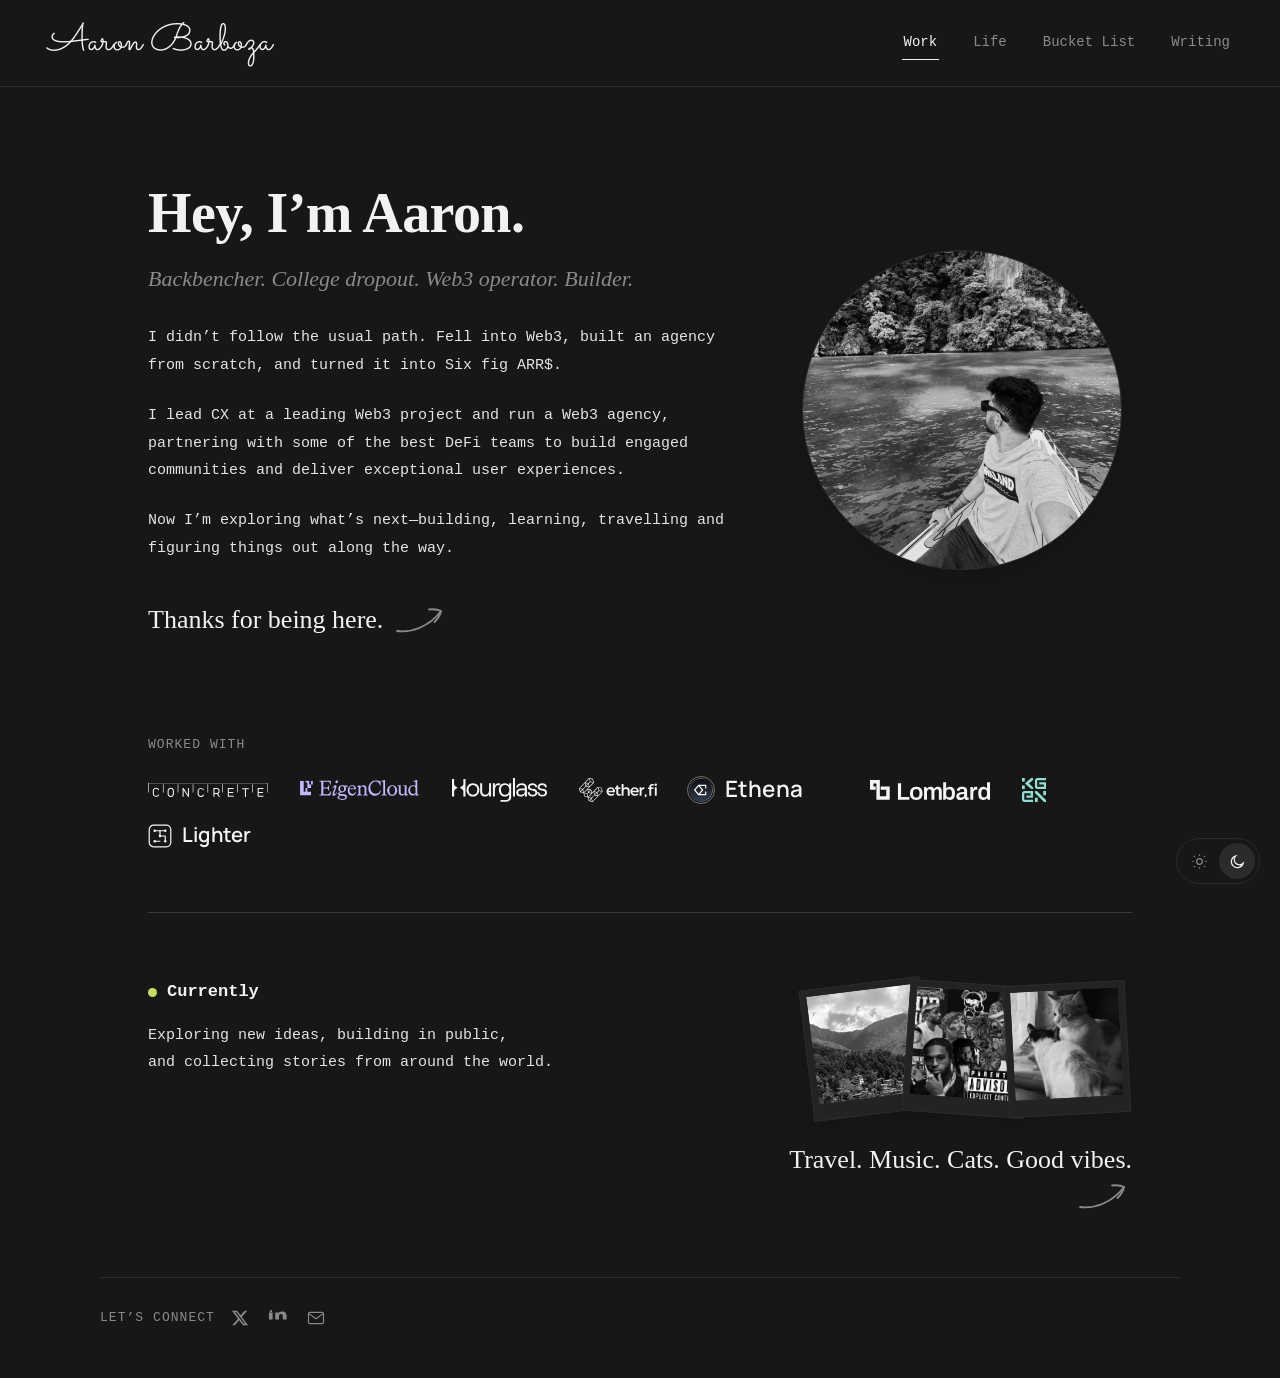
==== commit 25a6e1c1: "Refactor mobile avatar styles and update typography in hero section" ====
--- a/index.html
+++ b/index.html
@@ -7,7 +7,7 @@
 <meta name="description" content="Backbencher. College dropout. Web3 operator. Builder.">
 <link rel="preconnect" href="https://fonts.googleapis.com">
 <link rel="preconnect" href="https://fonts.gstatic.com" crossorigin>
-<link href="https://fonts.googleapis.com/css2?family=Sacramento&display=swap" rel="stylesheet">
+<link href="https://fonts.googleapis.com/css2?family=Sacramento&family=Manrope:wght@600;700&display=swap" rel="stylesheet">
 <link rel="stylesheet" href="css/style.css">
 </head>
 <body>
--- a/css/style.css
+++ b/css/style.css
@@ -156,6 +156,12 @@
   align-items: center;
 }
 
+.hero-heading-row{
+  display: flex;
+  align-items: center;
+  gap: 16px;
+}
+
 .hero-title{
   font-family: 'Playfair Display', 'Poppins', serif;
   font-weight: 600;
@@ -164,6 +170,17 @@
   color: var(--text);
   margin: 0 0 18px;
   letter-spacing: -.01em;
+}
+
+/* Compact avatar shown beside the heading on mobile only — hidden on
+   desktop, where the full-size .hero-photo-wrap portrait is used instead. */
+.hero-photo.hero-photo--compact{
+  display: none;
+  flex-shrink: 0;
+  width: 64px;
+  max-width: 64px;
+  margin-bottom: 18px;
+  box-shadow: 0 6px 16px rgba(0,0,0,.16);
 }
 
 .hero-tagline{
@@ -263,11 +280,14 @@
   display: flex;
   flex-wrap: wrap;
   align-items: center;
+  align-content: flex-start;
   gap: 22px 32px;
   margin: 22px 0 0;
 }
 
 .logo-row li{ display: flex; align-items: center; }
+.logo-row li.logo-ethena-lockup{ gap: 12px; }
+.logo-row li.logo-lighter-lockup{ gap: 10px; }
 
 .logo-row svg{
   height: 24px;
@@ -548,7 +568,11 @@
 /* Responsive */
 @media (max-width: 860px){
   .hero, .currently{ grid-template-columns: 1fr; gap: 40px; }
-  .hero-photo{ order: -1; max-width: 240px; margin: 0 auto; }
+  /* On mobile the portrait moves up beside "Hey, I'm Aaron" as a small
+     avatar instead of the large photo below the heading. */
+  .hero-photo-wrap{ display: none; }
+  .hero-photo.hero-photo--compact{ display: block; }
+  .hero-heading-row{ margin-bottom: 4px; }
   .worked-with{ margin-top: 64px; }
   .section-divider{ margin: 48px 0; }
   .polaroids, .currently-caption{ justify-content: flex-start; }
@@ -557,22 +581,28 @@
 @media (max-width: 600px){
   body{ font-size: 14px; }
   header{
+    flex-wrap: wrap;
+    row-gap: 14px;
     padding: 18px 20px;
     padding-top: max(18px, env(safe-area-inset-top));
     padding-left: max(20px, env(safe-area-inset-left));
     padding-right: max(20px, env(safe-area-inset-right));
   }
   .logo{ font-size: 30px; }
-  nav{ gap: 16px; }
+  nav{ width: 100%; gap: 16px; flex-wrap: wrap; }
   .nav-tab{ font-size: 12.5px; }
   .page-wrap{ padding: 56px 20px 60px; padding-left: max(20px, env(safe-area-inset-left)); padding-right: max(20px, env(safe-area-inset-right)); }
+  .hero-heading-row{ gap: 14px; align-items: center; }
+  .hero-photo.hero-photo--compact{ width: 60px; max-width: 60px; margin-bottom: 12px; }
   .hero-title{ font-size: 36px; }
   .hero-tagline{ font-size: 17px; margin-bottom: 22px; }
   .hero-body p{ font-size: 14px; }
   .handwritten-note{ font-size: 22px; margin-top: 30px; }
   .worked-with{ margin-top: 48px; }
-  .logo-row{ gap: 16px 22px; margin-top: 16px; }
+  .logo-row{ gap: 12px 20px; row-gap: 12px; margin-top: 16px; align-content: flex-start; }
   .logo-row svg{ height: 20px; max-width: 96px; }
+  .logo-row li.logo-ethena-lockup{ gap: 8px; }
+  .logo-row li.logo-lighter-lockup{ gap: 8px; }
   .section-divider{ margin: 40px 0; }
   .currently-label{ font-size: 16px; }
   .polaroid{ width: 84px; height: 84px; padding: 5px 5px 12px; }
@@ -589,4 +619,7 @@
   .nav-tab{ font-size: 11.5px; }
   .hero-title{ font-size: 30px; }
   .hero-tagline{ font-size: 15px; }
-}
+  .hero-heading-row{ gap: 10px; }
+  .hero-photo.hero-photo--compact{ width: 50px; max-width: 50px; margin-bottom: 10px; }
+  .logo-row{ gap: 10px 16px; row-gap: 10px; }
+}
